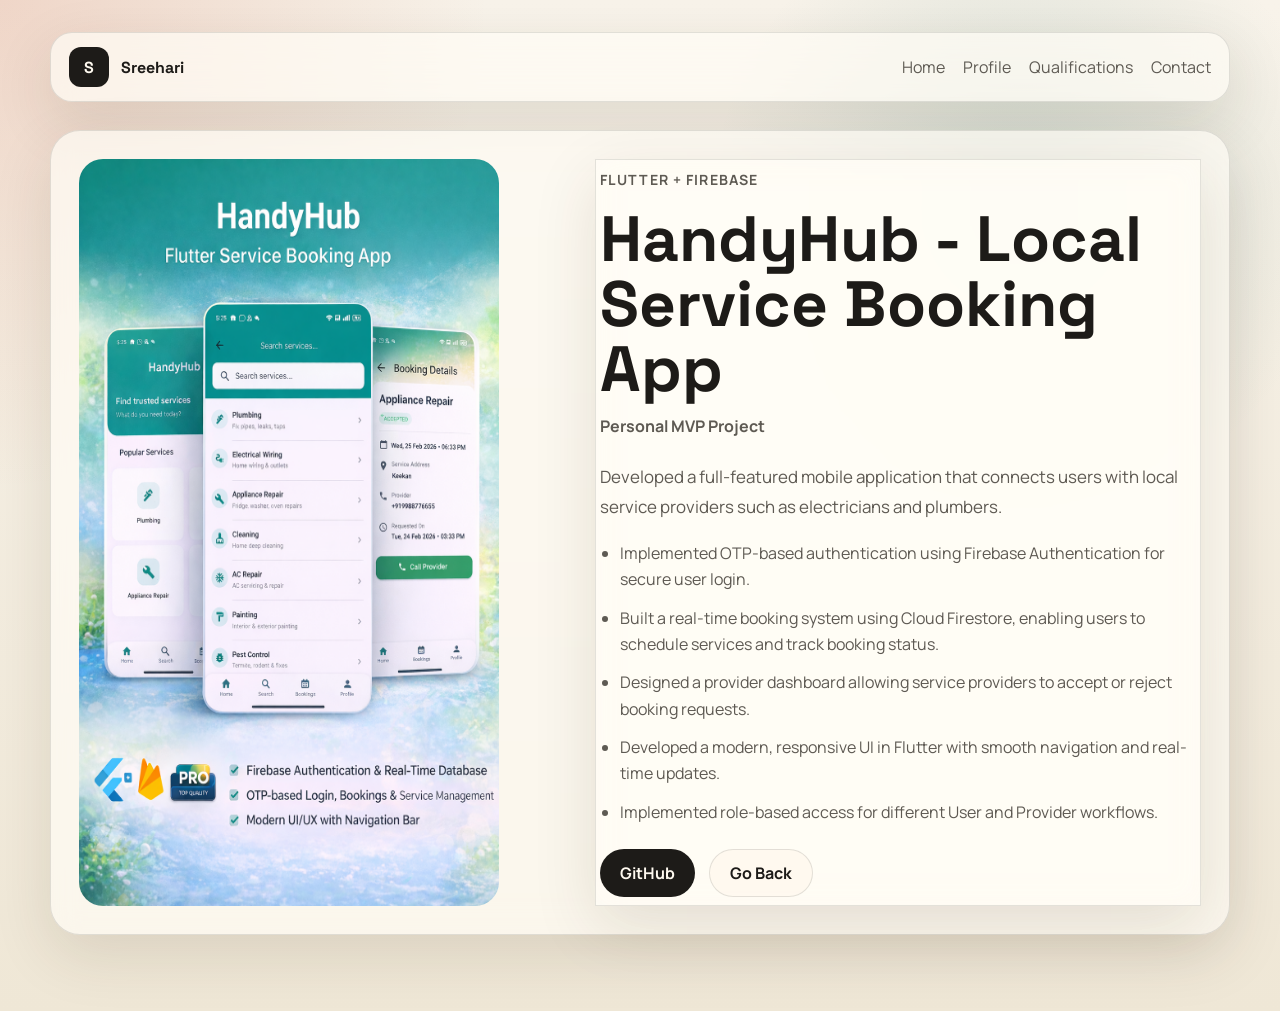
==== Portfoliobysreehari/handyhub.html @ 301fd2f5 "Initial portfolio site commit" ====
<!DOCTYPE html>
<html lang="en">
<head>
  <meta charset="UTF-8">
  <meta name="viewport" content="width=device-width, initial-scale=1.0">
  <title>HandyHub | Project Case Study</title>
  <meta
    name="description"
    content="HandyHub project page showcasing a Flutter and Firebase local service booking app."
  >
  <link rel="preconnect" href="https://fonts.googleapis.com">
  <link rel="preconnect" href="https://fonts.gstatic.com" crossorigin>
  <link
    href="https://fonts.googleapis.com/css2?family=Space+Grotesk:wght@400;500;700&family=Manrope:wght@400;500;700&display=swap"
    rel="stylesheet"
  >
  <link rel="stylesheet" href="styles.css">
</head>
<body>
  <div class="site-shell">
    <header class="hero profile-hero">
      <nav class="topbar">
        <div class="brand">
          <span class="brand-mark">S</span>
          <span class="brand-text">Sreehari</span>
        </div>
        <div class="nav-links">
          <a href="index.html">Home</a>
          <a href="profile.html">Profile</a>
          <a href="index.html#qualifications">Qualifications</a>
          <a href="index.html#contact">Contact</a>
        </div>
      </nav>

      <div class="featured-project project-page-layout">
        <div class="featured-project-media">
          
          <img
            src="assets/appdemopic.png"
            alt="Profile placeholder for Sreehari"
            class="profile-photo"
          >
        
        </div>
        <article class="featured-project-copy">
          <p class="project-tag">Flutter + Firebase</p>
          <h1>HandyHub - Local Service Booking App</h1>
          <p class="project-meta">Personal MVP Project</p>
          <p class="hero-text">
            Developed a full-featured mobile application that connects users
            with local service providers such as electricians and plumbers.
          </p>

          <ul class="project-points">
            <li>Implemented OTP-based authentication using Firebase Authentication for secure user login.</li>
            <li>Built a real-time booking system using Cloud Firestore, enabling users to schedule services and track booking status.</li>
            <li>Designed a provider dashboard allowing service providers to accept or reject booking requests.</li>
            <li>Developed a modern, responsive UI in Flutter with smooth navigation and real-time updates.</li>
            <li>Implemented role-based access for different User and Provider workflows.</li>
          </ul>

          <div class="project-links">
            <a href="https://github.com/sreehari547-hub/handyhub" class="button button-primary"> GitHub</a>
            <a href="index.html#projects" class="button button-secondary">Go Back</a>
          </div>
        </article>
      </div>
    </header>
  </div>
</body>
</html>
---- Portfoliobysreehari/styles.css ----
:root {
  --bg: #f3efe4;
  --surface: rgba(255, 252, 246, 0.7);
  --surface-strong: #fffaf0;
  --text: #1d1b18;
  --muted: #5e5a53;
  --line: rgba(29, 27, 24, 0.12);
  --accent: #c7512d;
  --accent-soft: #f2b28d;
  --shadow: 0 20px 60px rgba(57, 39, 17, 0.12);
}

* {
  box-sizing: border-box;
}

html {
  scroll-behavior: smooth;
}

body {
  margin: 0;
  min-height: 100vh;
  color: var(--text);
  background:
    radial-gradient(circle at top left, rgba(199, 81, 45, 0.18), transparent 30%),
    radial-gradient(circle at 80% 20%, rgba(77, 137, 126, 0.2), transparent 24%),
    linear-gradient(180deg, #f8f3ea 0%, #efe7d6 100%);
  font-family: "Manrope", sans-serif;
}

a {
  color: inherit;
  text-decoration: none;
}

.site-shell {
  width: min(1180px, calc(100% - 32px));
  margin: 0 auto;
  padding: 24px 0 56px;
}

.hero {
  padding: 8px 0 40px;
}

.topbar {
  display: flex;
  align-items: center;
  justify-content: space-between;
  gap: 20px;
  padding: 14px 18px;
  background: var(--surface);
  backdrop-filter: blur(16px);
  border: 1px solid var(--line);
  border-radius: 22px;
  box-shadow: var(--shadow);
}

.brand {
  display: inline-flex;
  align-items: center;
  gap: 12px;
  font-family: "Space Grotesk", sans-serif;
  font-weight: 700;
}

.brand-mark {
  display: grid;
  place-items: center;
  width: 40px;
  height: 40px;
  border-radius: 12px;
  background: var(--text);
  color: #fffaf0;
}

.nav-links {
  display: flex;
  flex-wrap: wrap;
  gap: 18px;
  color: var(--muted);
}

.hero-grid {
  display: grid;
  grid-template-columns: 1.3fr 0.9fr;
  gap: 28px;
  margin-top: 28px;
}

.hero-copy,
.hero-card,
.project-card,
.featured-project,
.featured-project-copy,
.skill-card,
.contact-panel,
.qualification-card,
.profile-photo-card,
.profile-content {
  background: var(--surface);
  border: 1px solid var(--line);
  box-shadow: var(--shadow);
  backdrop-filter: blur(14px);
}

.hero-copy {
  padding: 40px;
  border-radius: 36px;
}

.eyebrow,
.card-label,
.project-tag {
  margin: 0 0 14px;
  color: var(--accent);
  font-size: 0.88rem;
  font-weight: 700;
  letter-spacing: 0.08em;
  text-transform: uppercase;
}

.hero-copy h1,
.section-heading h2,
.hero-card h2 {
  margin: 0;
  font-family: "Space Grotesk", sans-serif;
  line-height: 0.98;
}

.hero-copy h1 {
  max-width: 10ch;
  font-size: clamp(3rem, 8vw, 6rem);
}

.hero-text {
  max-width: 58ch;
  margin: 22px 0 0;
  color: var(--muted);
  font-size: 1.06rem;
  line-height: 1.75;
}

.hero-actions {
  display: flex;
  flex-wrap: wrap;
  gap: 14px;
  margin-top: 28px;
}

.button {
  display: inline-flex;
  align-items: center;
  justify-content: center;
  min-height: 48px;
  padding: 0 20px;
  border-radius: 999px;
  font-weight: 700;
  transition: transform 180ms ease, background-color 180ms ease;
}

.button:hover {
  transform: translateY(-2px);
}

.button-primary {
  background: var(--text);
  color: #fffaf0;
}

.button-secondary {
  background: rgba(255, 250, 240, 0.9);
  border: 1px solid var(--line);
}

.hero-card {
  padding: 32px;
  border-radius: 28px;
  align-self: end;
}

.hero-card h2 {
  font-size: clamp(1.8rem, 3vw, 2.6rem);
}

.stat-list {
  display: grid;
  gap: 18px;
  margin: 28px 0 0;
  padding: 0;
  list-style: none;
}

.stat-list li {
  display: flex;
  align-items: baseline;
  gap: 12px;
  padding-top: 18px;
  border-top: 1px solid var(--line);
}

.stat-value {
  min-width: 72px;
  font-family: "Space Grotesk", sans-serif;
  font-size: 1.8rem;
  font-weight: 700;
}

.stat-label,
.intro-grid p,
.project-card p,
.skill-card p,
.contact-panel p {
  color: var(--muted);
  line-height: 1.75;
}

.section {
  padding: 28px 0;
}

.section-heading {
  display: grid;
  gap: 10px;
  margin-bottom: 24px;
}

.section-heading h2 {
  max-width: 14ch;
  font-size: clamp(2rem, 4vw, 3.4rem);
}

.intro-grid,
.project-grid,
.skill-grid,
.qualification-grid,
.profile-layout,
.profile-points,
.featured-project {
  display: grid;
  gap: 20px;
}

.intro-grid {
  grid-template-columns: repeat(2, minmax(0, 1fr));
}

.project-grid {
  grid-template-columns: repeat(3, minmax(0, 1fr));
}

.featured-project {
  grid-template-columns: 0.9fr 1.1fr;
  margin-bottom: 20px;
  padding: 28px;
  border-radius: 30px;
}

.featured-project-media {
  display: flex;
}

.demo-placeholder {
  display: grid;
  place-items: center;
  width: 100%;
  min-height: 360px;
  padding: 24px;
  border: 2px dashed rgba(29, 27, 24, 0.18);
  border-radius: 24px;
  background:
    linear-gradient(135deg, rgba(199, 81, 45, 0.1), rgba(77, 137, 126, 0.12));
  text-align: center;
}

.demo-placeholder span {
  display: block;
  font-family: "Space Grotesk", sans-serif;
  font-size: 1.4rem;
  font-weight: 700;
}

.demo-placeholder p,
.featured-project-copy p,
.qualification-card p {
  color: var(--muted);
  line-height: 1.75;
}

.featured-project-copy {
  padding: 8px 4px;
}

.featured-project-copy h3 {
  margin: 0;
  font-family: "Space Grotesk", sans-serif;
  font-size: clamp(2rem, 4vw, 3rem);
}

.featured-project-copy h1 {
  margin: 0;
  font-family: "Space Grotesk", sans-serif;
  font-size: clamp(2.3rem, 5vw, 4rem);
  line-height: 1.02;
}

.project-meta {
  margin: 10px 0 14px;
  font-weight: 700;
}

.project-points {
  display: grid;
  gap: 12px;
  margin: 18px 0 0;
  padding-left: 20px;
  color: var(--muted);
  line-height: 1.65;
}

.project-links {
  display: flex;
  flex-wrap: wrap;
  gap: 14px;
  margin-top: 24px;
}

.project-inline-link {
  display: inline-block;
  margin-top: 16px;
  color: var(--accent);
  font-weight: 700;
}

.project-page-layout {
  margin-top: 28px;
}

.handyhub-hero {
  position: relative;
  overflow: hidden;
}

.handyhub-hero::before {
  content: "";
  position: absolute;
  inset: 18px;
  border-radius: 26px;
  background:
    radial-gradient(circle at top right, rgba(77, 137, 126, 0.16), transparent 30%),
    radial-gradient(circle at bottom left, rgba(199, 81, 45, 0.14), transparent 28%);
  pointer-events: none;
}

.handyhub-media-panel,
.handyhub-copy {
  position: relative;
  z-index: 1;
}

.handyhub-media-panel {
  position: relative;
  align-items: center;
  justify-content: center;
  min-height: 100%;
  padding: 18px;
  border-radius: 26px;
  background: linear-gradient(160deg, rgba(255, 250, 240, 0.95), rgba(255, 244, 229, 0.72));
}

.handyhub-screen-frame {
  width: min(100%, 410px);
  padding: 14px;
  border-radius: 34px;
  background: linear-gradient(180deg, #27211d, #12100e);
  box-shadow: 0 24px 40px rgba(29, 27, 24, 0.2);
}

.handyhub-preview {
  display: block;
  width: 100%;
  border-radius: 22px;
}

.handyhub-floating-note {
  position: absolute;
  right: 10px;
  bottom: 18px;
  max-width: 220px;
  padding: 16px 18px;
  border: 1px solid rgba(255, 250, 240, 0.55);
  border-radius: 20px;
  background: rgba(29, 27, 24, 0.88);
  color: #fffaf0;
  box-shadow: 0 22px 40px rgba(29, 27, 24, 0.22);
}

.handyhub-note-label {
  display: inline-block;
  margin-bottom: 8px;
  color: rgba(255, 250, 240, 0.72);
  font-size: 0.74rem;
  font-weight: 700;
  letter-spacing: 0.08em;
  text-transform: uppercase;
}

.handyhub-floating-note strong {
  display: block;
  margin-bottom: 6px;
  font-family: "Space Grotesk", sans-serif;
  font-size: 1.05rem;
}

.handyhub-floating-note p,
.handyhub-detail-card p,
.handyhub-feature-card p,
.handyhub-stack-panel p {
  margin: 0;
  color: var(--muted);
  line-height: 1.75;
}

.handyhub-floating-note p {
  color: rgba(255, 250, 240, 0.78);
  line-height: 1.55;
}

.handyhub-chip-row,
.handyhub-stat-grid,
.handyhub-detail-grid,
.handyhub-feature-grid {
  display: grid;
  gap: 16px;
}

.handyhub-chip-row {
  grid-template-columns: repeat(2, minmax(0, 1fr));
  margin-top: 24px;
}

.handyhub-chip-row span {
  display: inline-flex;
  align-items: center;
  justify-content: center;
  min-height: 44px;
  padding: 0 16px;
  border: 1px solid var(--line);
  border-radius: 999px;
  background: rgba(255, 250, 240, 0.76);
  color: var(--text);
  font-size: 0.94rem;
  font-weight: 700;
}

.handyhub-stat-grid {
  grid-template-columns: repeat(3, minmax(0, 1fr));
  margin-top: 22px;
}

.handyhub-stat-card,
.handyhub-detail-card,
.handyhub-feature-card,
.handyhub-stack-panel {
  background: var(--surface);
  border: 1px solid var(--line);
  box-shadow: var(--shadow);
  backdrop-filter: blur(14px);
}

.handyhub-stat-card {
  display: grid;
  gap: 8px;
  padding: 20px;
  border-radius: 22px;
}

.handyhub-stat-value,
.handyhub-detail-card h3,
.handyhub-feature-card h3,
.handyhub-stack-panel h3 {
  font-family: "Space Grotesk", sans-serif;
}

.handyhub-stat-value {
  font-size: 1.4rem;
  font-weight: 700;
}

.handyhub-stat-label {
  color: var(--muted);
  line-height: 1.6;
}

.handyhub-main {
  padding-bottom: 12px;
}

.handyhub-section {
  padding-top: 12px;
}

.handyhub-detail-grid {
  grid-template-columns: repeat(2, minmax(0, 1fr));
}

.handyhub-detail-card,
.handyhub-feature-card {
  padding: 28px;
  border-radius: 24px;
}

.handyhub-detail-card h3,
.handyhub-feature-card h3,
.handyhub-stack-panel h3 {
  margin: 0 0 12px;
  font-size: 1.5rem;
}

.handyhub-feature-grid {
  grid-template-columns: repeat(2, minmax(0, 1fr));
}

.handyhub-stack-panel {
  display: grid;
  grid-template-columns: repeat(3, minmax(0, 1fr));
  gap: 20px;
  padding: 28px;
  border-radius: 28px;
}

.skill-grid {
  grid-template-columns: repeat(3, minmax(0, 1fr));
}

.qualification-grid {
  grid-template-columns: repeat(2, minmax(0, 1fr));
}

.project-card,
.skill-card,
.qualification-card {
  min-height: 100%;
  padding: 28px;
  border-radius: 24px;
}

.project-card h3,
.skill-card h3,
.qualification-card h3 {
  margin: 0 0 12px;
  font-family: "Space Grotesk", sans-serif;
  font-size: 1.4rem;
}

.profile-hero {
  padding-bottom: 0;
}

.profile-layout {
  grid-template-columns: 0.85fr 1.15fr;
  margin-top: 28px;
}

.profile-photo-card,
.profile-content {
  padding: 28px;
  border-radius: 30px;
}

.profile-photo-card {
  display: flex;
  align-items: center;
  justify-content: center;
}

.profile-photo {
  width: 100%;
  max-width: 420px;
  border-radius: 24px;
  display: block;
}

.profile-content h1 {
  margin: 0;
  font-family: "Space Grotesk", sans-serif;
  font-size: clamp(2.8rem, 5vw, 4.8rem);
  line-height: 1;
}

.profile-points {
  grid-template-columns: 1fr;
  margin-top: 24px;
}

.contact-section {
  padding-bottom: 0;
}

.contact-panel {
  display: grid;
  gap: 20px;
  padding: 30px;
  border-radius: 28px;
}

.contact-links {
  display: flex;
  flex-wrap: wrap;
  gap: 14px;
}

.contact-links a {
  padding: 12px 16px;
  border: 1px solid var(--line);
  border-radius: 999px;
  background: var(--surface-strong);
}

.reveal {
  opacity: 0;
  transform: translateY(24px);
  transition: opacity 500ms ease, transform 500ms ease;
}

.reveal.is-visible {
  opacity: 1;
  transform: translateY(0);
}

@media (max-width: 920px) {
  .hero-grid,
  .intro-grid,
  .featured-project,
  .project-grid,
  .skill-grid,
  .qualification-grid,
  .profile-layout,
  .handyhub-stat-grid,
  .handyhub-detail-grid,
  .handyhub-feature-grid,
  .handyhub-stack-panel {
    grid-template-columns: 1fr;
  }

  .hero-copy {
    padding: 32px 24px;
  }

  .hero-card,
  .featured-project,
  .project-card,
  .skill-card,
  .contact-panel,
  .qualification-card,
  .profile-photo-card,
  .profile-content,
  .handyhub-detail-card,
  .handyhub-feature-card,
  .handyhub-stack-panel {
    padding: 24px;
  }

  .handyhub-media-panel {
    min-height: 420px;
  }
}

@media (max-width: 640px) {
  .site-shell {
    width: min(100% - 20px, 1180px);
    padding-top: 14px;
  }

  .topbar {
    border-radius: 18px;
    padding: 14px;
  }

  .nav-links {
    gap: 12px;
    font-size: 0.94rem;
  }

  .hero-copy h1 {
    max-width: none;
  }

  .section-heading h2 {
    max-width: none;
  }

  .handyhub-chip-row {
    grid-template-columns: 1fr;
  }

  .handyhub-floating-note {
    position: static;
    max-width: none;
    margin-top: 18px;
  }

  .handyhub-media-panel {
    padding: 14px;
  }
}
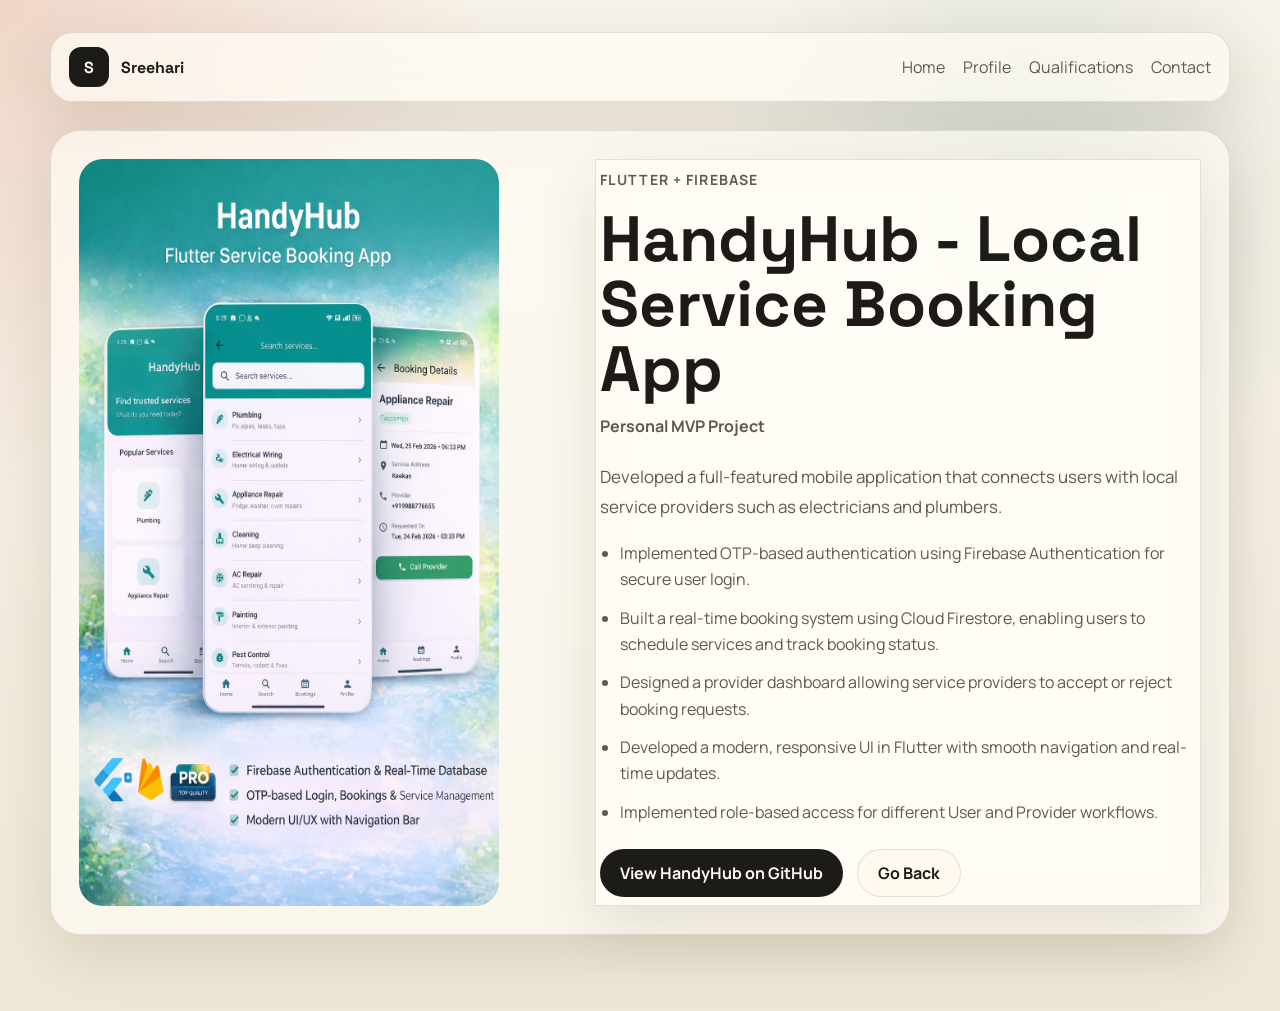
==== commit c991128d: "github link changed" ====
--- a/Portfoliobysreehari/handyhub.html
+++ b/Portfoliobysreehari/handyhub.html
@@ -60,7 +60,7 @@
           </ul>
 
           <div class="project-links">
-            <a href="https://github.com/sreehari547-hub/handyhub" class="button button-primary"> GitHub</a>
+            <a href="https://github.com/sreehari547-hub/handyhub" class="button button-primary">View HandyHub on GitHub</a>
             <a href="index.html#projects" class="button button-secondary">Go Back</a>
           </div>
         </article>
--- a/Portfoliobysreehari/styles.css
+++ b/Portfoliobysreehari/styles.css
@@ -535,7 +535,7 @@
 }
 
 .qualification-grid {
-  grid-template-columns: repeat(2, minmax(0, 1fr));
+  grid-template-columns: repeat(3, minmax(0, 1fr));
 }
 
 .project-card,
@@ -544,6 +544,68 @@
   min-height: 100%;
   padding: 28px;
   border-radius: 24px;
+}
+
+.certificate-card {
+  position: relative;
+  overflow: hidden;
+}
+
+.certificate-card::after {
+  content: "";
+  position: absolute;
+  right: -48px;
+  bottom: -52px;
+  width: 150px;
+  height: 150px;
+  border-radius: 999px;
+  background: radial-gradient(circle, rgba(199, 81, 45, 0.18), transparent 68%);
+  pointer-events: none;
+}
+
+.certificate-link {
+  position: relative;
+  z-index: 1;
+  display: inline-flex;
+  align-items: center;
+  margin-top: 16px;
+  color: var(--accent);
+  font-weight: 700;
+}
+
+.certificate-link::after {
+  content: "PDF";
+  margin-left: 10px;
+  padding: 4px 8px;
+  border: 1px solid rgba(199, 81, 45, 0.28);
+  border-radius: 999px;
+  background: rgba(255, 250, 240, 0.78);
+  color: var(--text);
+  font-size: 0.72rem;
+  letter-spacing: 0.08em;
+}
+
+.badge-card {
+  position: relative;
+  overflow: hidden;
+}
+
+.badge-image-link {
+  display: inline-flex;
+  align-items: center;
+  justify-content: center;
+  width: 170px;
+  min-height: 170px;
+  margin: 2px 0 18px;
+  border: 1px solid rgba(29, 27, 24, 0.1);
+  border-radius: 22px;
+  background: rgba(255, 250, 240, 0.72);
+}
+
+.profile-badge-image {
+  display: block;
+  width: min(142px, 44vw);
+  height: auto;
 }
 
 .project-card h3,
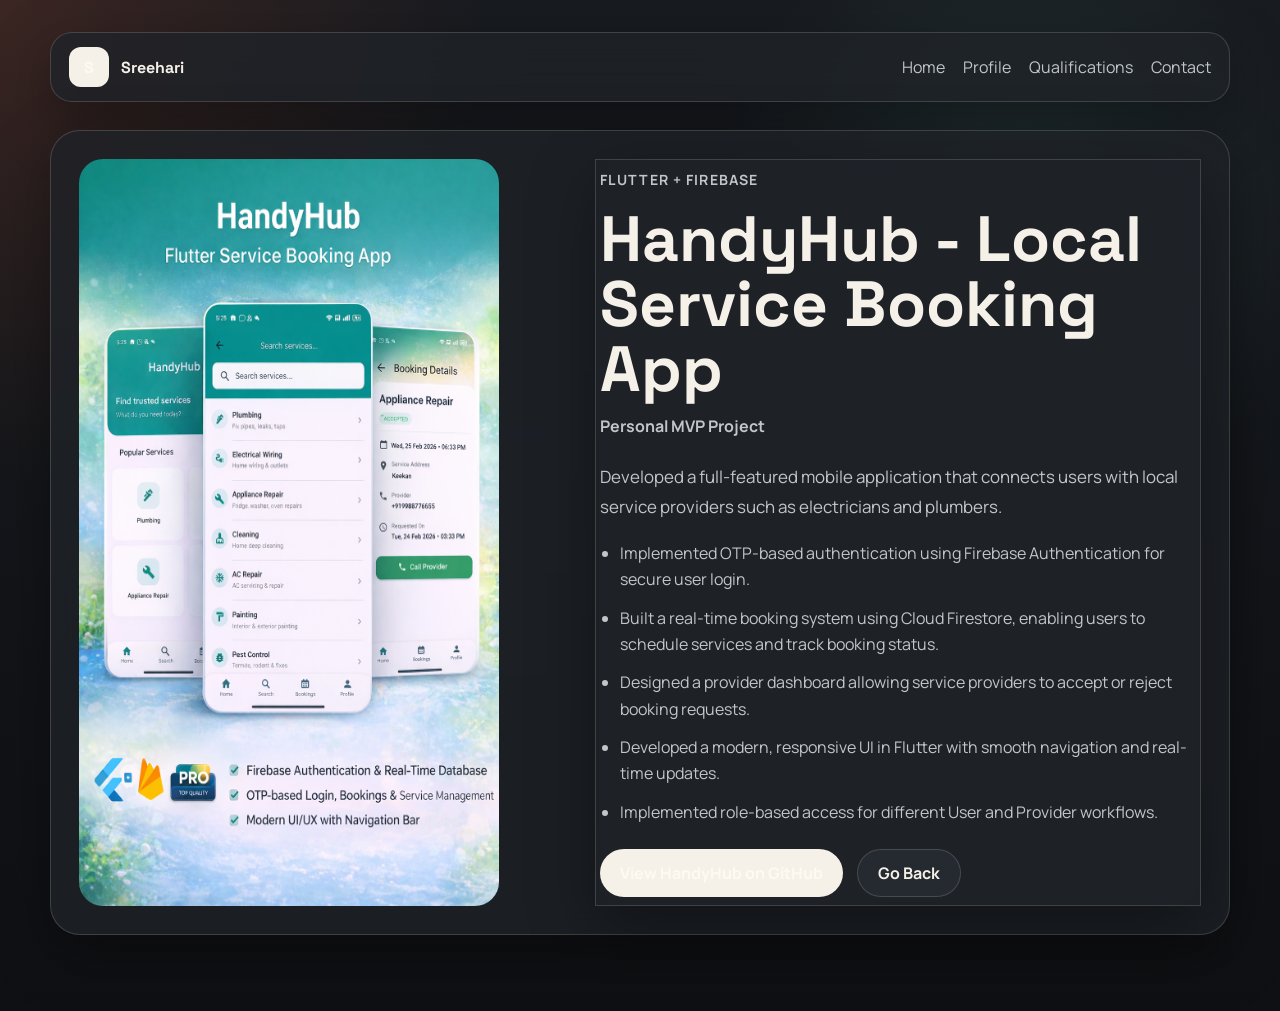
==== commit 2e876202: "dark feature final" ====
--- a/Portfoliobysreehari/handyhub.html
+++ b/Portfoliobysreehari/handyhub.html
@@ -1,5 +1,5 @@
 <!DOCTYPE html>
-<html lang="en">
+<html lang="en" data-theme="dark" class="dark-mode">
 <head>
   <meta charset="UTF-8">
   <meta name="viewport" content="width=device-width, initial-scale=1.0">
@@ -14,7 +14,7 @@
     href="https://fonts.googleapis.com/css2?family=Space+Grotesk:wght@400;500;700&family=Manrope:wght@400;500;700&display=swap"
     rel="stylesheet"
   >
-  <link rel="stylesheet" href="styles.css">
+  <link rel="stylesheet" href="styles.css?v=3">
 </head>
 <body>
   <div class="site-shell">
--- a/Portfoliobysreehari/styles.css
+++ b/Portfoliobysreehari/styles.css
@@ -10,6 +10,20 @@
   --shadow: 0 20px 60px rgba(57, 39, 17, 0.12);
 }
 
+:root[data-theme="dark"],
+:root.dark-mode {
+  color-scheme: dark;
+  --bg: #141619;
+  --surface: rgba(31, 35, 40, 0.78);
+  --surface-strong: #252a30;
+  --text: #f5f1e9;
+  --muted: #c2c6c9;
+  --line: rgba(245, 241, 233, 0.16);
+  --accent: #ff9b73;
+  --accent-soft: #a95439;
+  --shadow: 0 20px 60px rgba(0, 0, 0, 0.35);
+}
+
 * {
   box-sizing: border-box;
 }
@@ -27,6 +41,15 @@
     radial-gradient(circle at 80% 20%, rgba(77, 137, 126, 0.2), transparent 24%),
     linear-gradient(180deg, #f8f3ea 0%, #efe7d6 100%);
   font-family: "Manrope", sans-serif;
+  transition: background-color 220ms ease, color 220ms ease;
+}
+
+:root[data-theme="dark"] body,
+:root.dark-mode body {
+  background:
+    radial-gradient(circle at top left, rgba(199, 81, 45, 0.2), transparent 30%),
+    radial-gradient(circle at 80% 20%, rgba(77, 137, 126, 0.2), transparent 24%),
+    linear-gradient(180deg, #181b20 0%, #0e1013 100%);
 }
 
 a {
@@ -174,6 +197,20 @@
   border: 1px solid var(--line);
 }
 
+:root[data-theme="dark"] .button-secondary,
+:root.dark-mode .button-secondary,
+:root[data-theme="dark"] .handyhub-chip-row span,
+:root.dark-mode .handyhub-chip-row span,
+:root[data-theme="dark"] .certificate-link::after,
+:root.dark-mode .certificate-link::after,
+:root[data-theme="dark"] .badge-image-link,
+:root.dark-mode .badge-image-link,
+:root[data-theme="dark"] .handyhub-media-panel,
+:root.dark-mode .handyhub-media-panel {
+  background: var(--surface-strong);
+  color: var(--text);
+}
+
 .hero-card {
   padding: 32px;
   border-radius: 28px;
@@ -673,11 +710,37 @@
   gap: 14px;
 }
 
-.contact-links a {
+.contact-links a,
+.theme-toggle {
+  display: inline-flex;
+  align-items: center;
+  min-height: 46px;
   padding: 12px 16px;
   border: 1px solid var(--line);
   border-radius: 999px;
   background: var(--surface-strong);
+  color: var(--text);
+}
+
+.theme-toggle {
+  gap: 10px;
+  cursor: pointer;
+  font: inherit;
+  font-weight: inherit;
+  line-height: inherit;
+  white-space: nowrap;
+  transition: background-color 220ms ease, color 220ms ease;
+}
+
+.theme-toggle:focus-visible,
+a:focus-visible {
+  outline: 3px solid var(--accent);
+  outline-offset: 3px;
+}
+
+.theme-toggle-icon {
+  font-size: 1.25rem;
+  line-height: 1;
 }
 
 .reveal {
@@ -689,6 +752,16 @@
 .reveal.is-visible {
   opacity: 1;
   transform: translateY(0);
+}
+
+:root[data-theme="dark"] .demo-placeholder,
+:root.dark-mode .demo-placeholder {
+  border-color: rgba(245, 241, 233, 0.22);
+}
+
+:root[data-theme="dark"] .badge-image-link,
+:root.dark-mode .badge-image-link {
+  border-color: var(--line);
 }
 
 @media (max-width: 920px) {
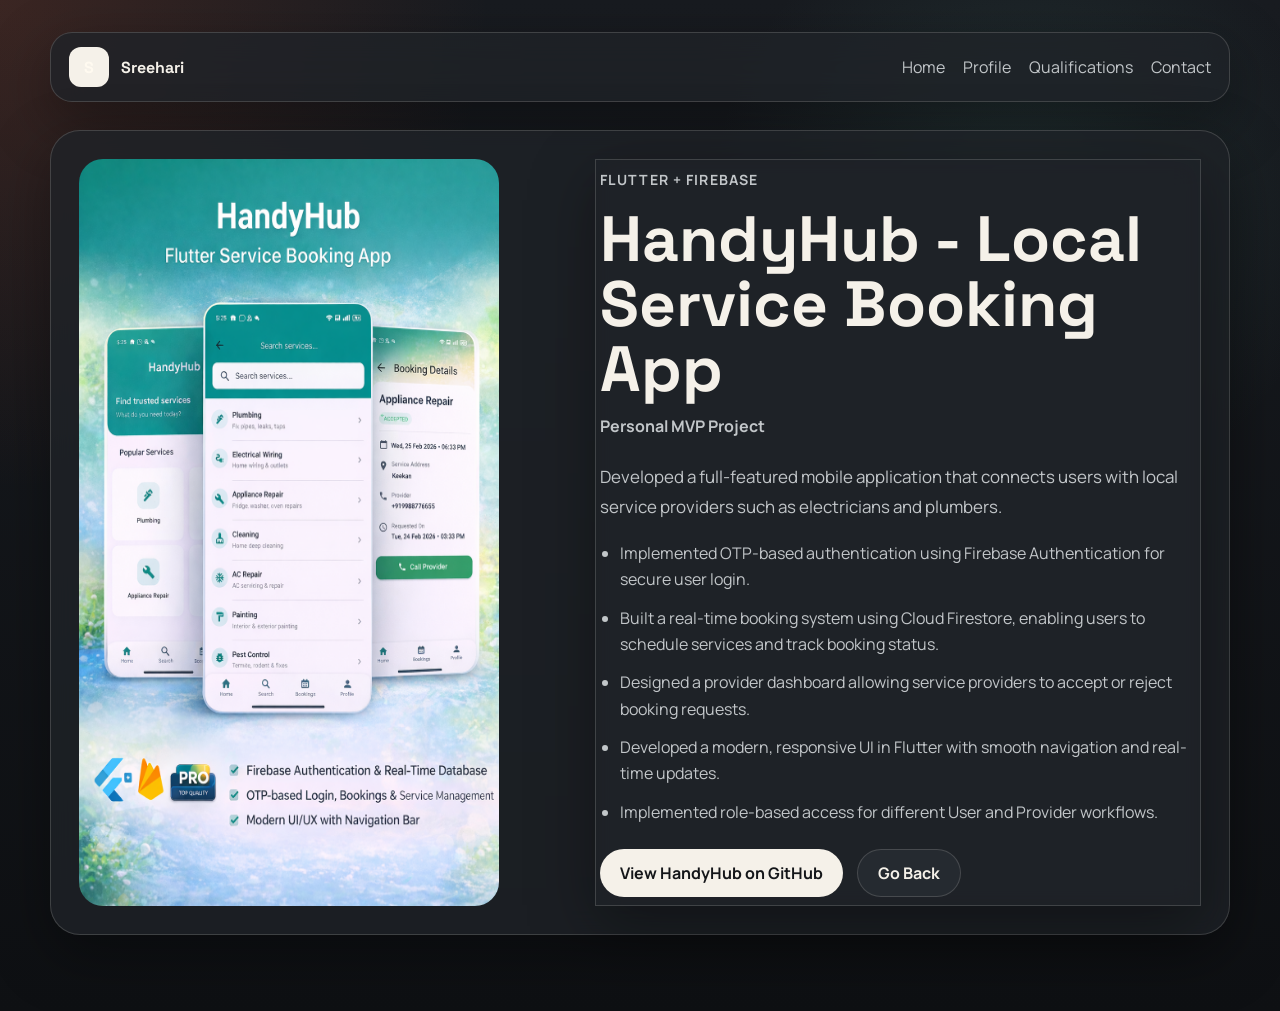
==== commit 6e16047c: "final dark --version 1.0.0" ====
--- a/Portfoliobysreehari/handyhub.html
+++ b/Portfoliobysreehari/handyhub.html
@@ -14,7 +14,7 @@
     href="https://fonts.googleapis.com/css2?family=Space+Grotesk:wght@400;500;700&family=Manrope:wght@400;500;700&display=swap"
     rel="stylesheet"
   >
-  <link rel="stylesheet" href="styles.css?v=3">
+  <link rel="stylesheet" href="styles.css?v=4">
 </head>
 <body>
   <div class="site-shell">
@@ -67,5 +67,6 @@
       </div>
     </header>
   </div>
+  <script src="script.js?v=4"></script>
 </body>
 </html>
--- a/Portfoliobysreehari/styles.css
+++ b/Portfoliobysreehari/styles.css
@@ -189,7 +189,7 @@
 
 .button-primary {
   background: var(--text);
-  color: #fffaf0;
+  color: var(--bg);
 }
 
 .button-secondary {
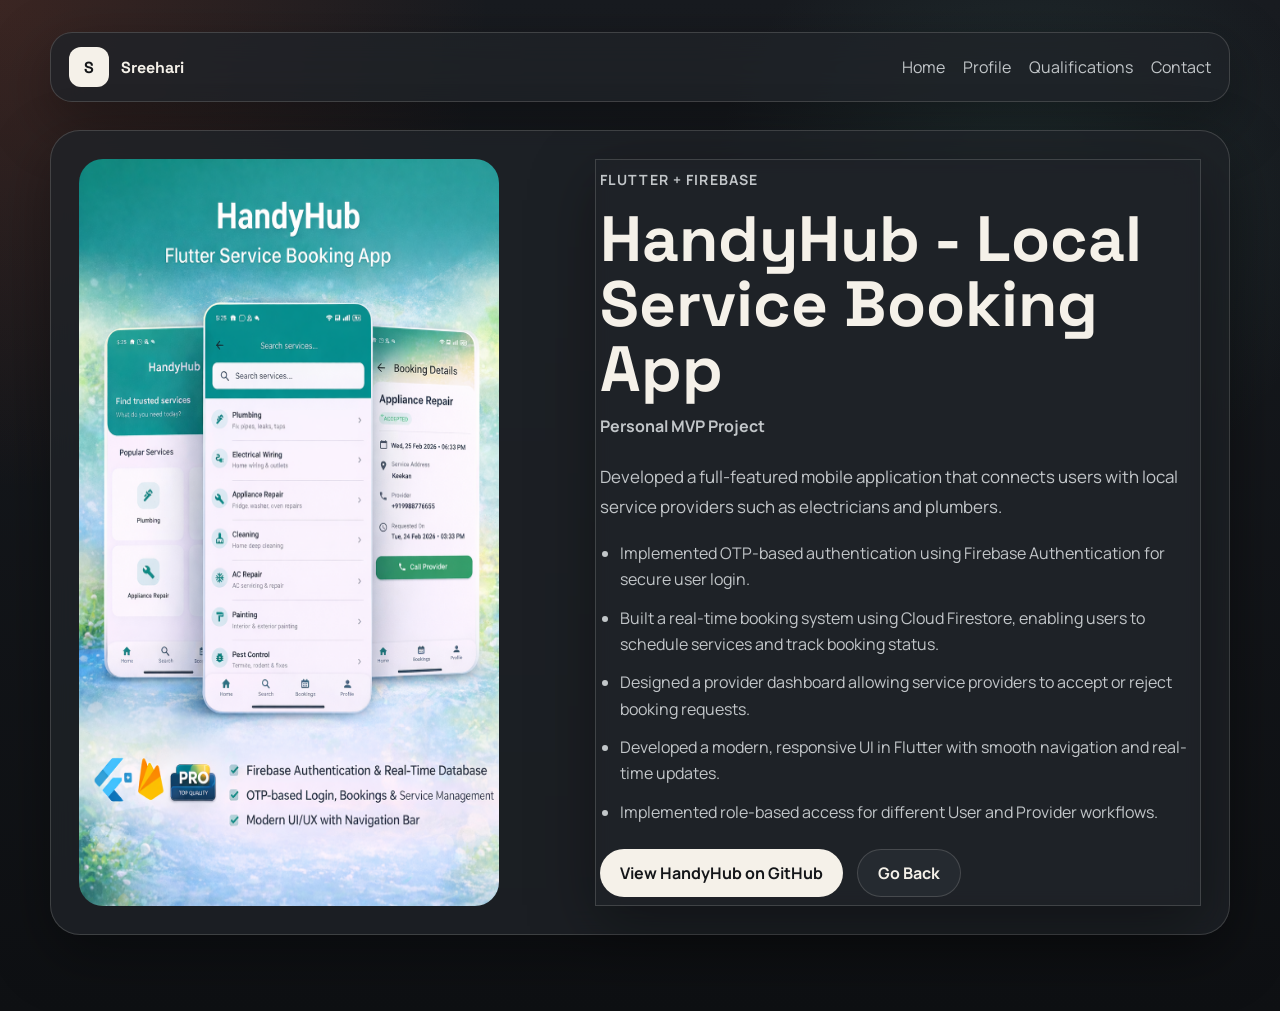
==== commit d784a4a4: "dark mode --version 1.0.1" ====
--- a/Portfoliobysreehari/handyhub.html
+++ b/Portfoliobysreehari/handyhub.html
@@ -14,7 +14,7 @@
     href="https://fonts.googleapis.com/css2?family=Space+Grotesk:wght@400;500;700&family=Manrope:wght@400;500;700&display=swap"
     rel="stylesheet"
   >
-  <link rel="stylesheet" href="styles.css?v=4">
+  <link rel="stylesheet" href="styles.css?v=5">
 </head>
 <body>
   <div class="site-shell">
--- a/Portfoliobysreehari/styles.css
+++ b/Portfoliobysreehari/styles.css
@@ -95,7 +95,7 @@
   height: 40px;
   border-radius: 12px;
   background: var(--text);
-  color: #fffaf0;
+  color: var(--bg);
 }
 
 .nav-links {
